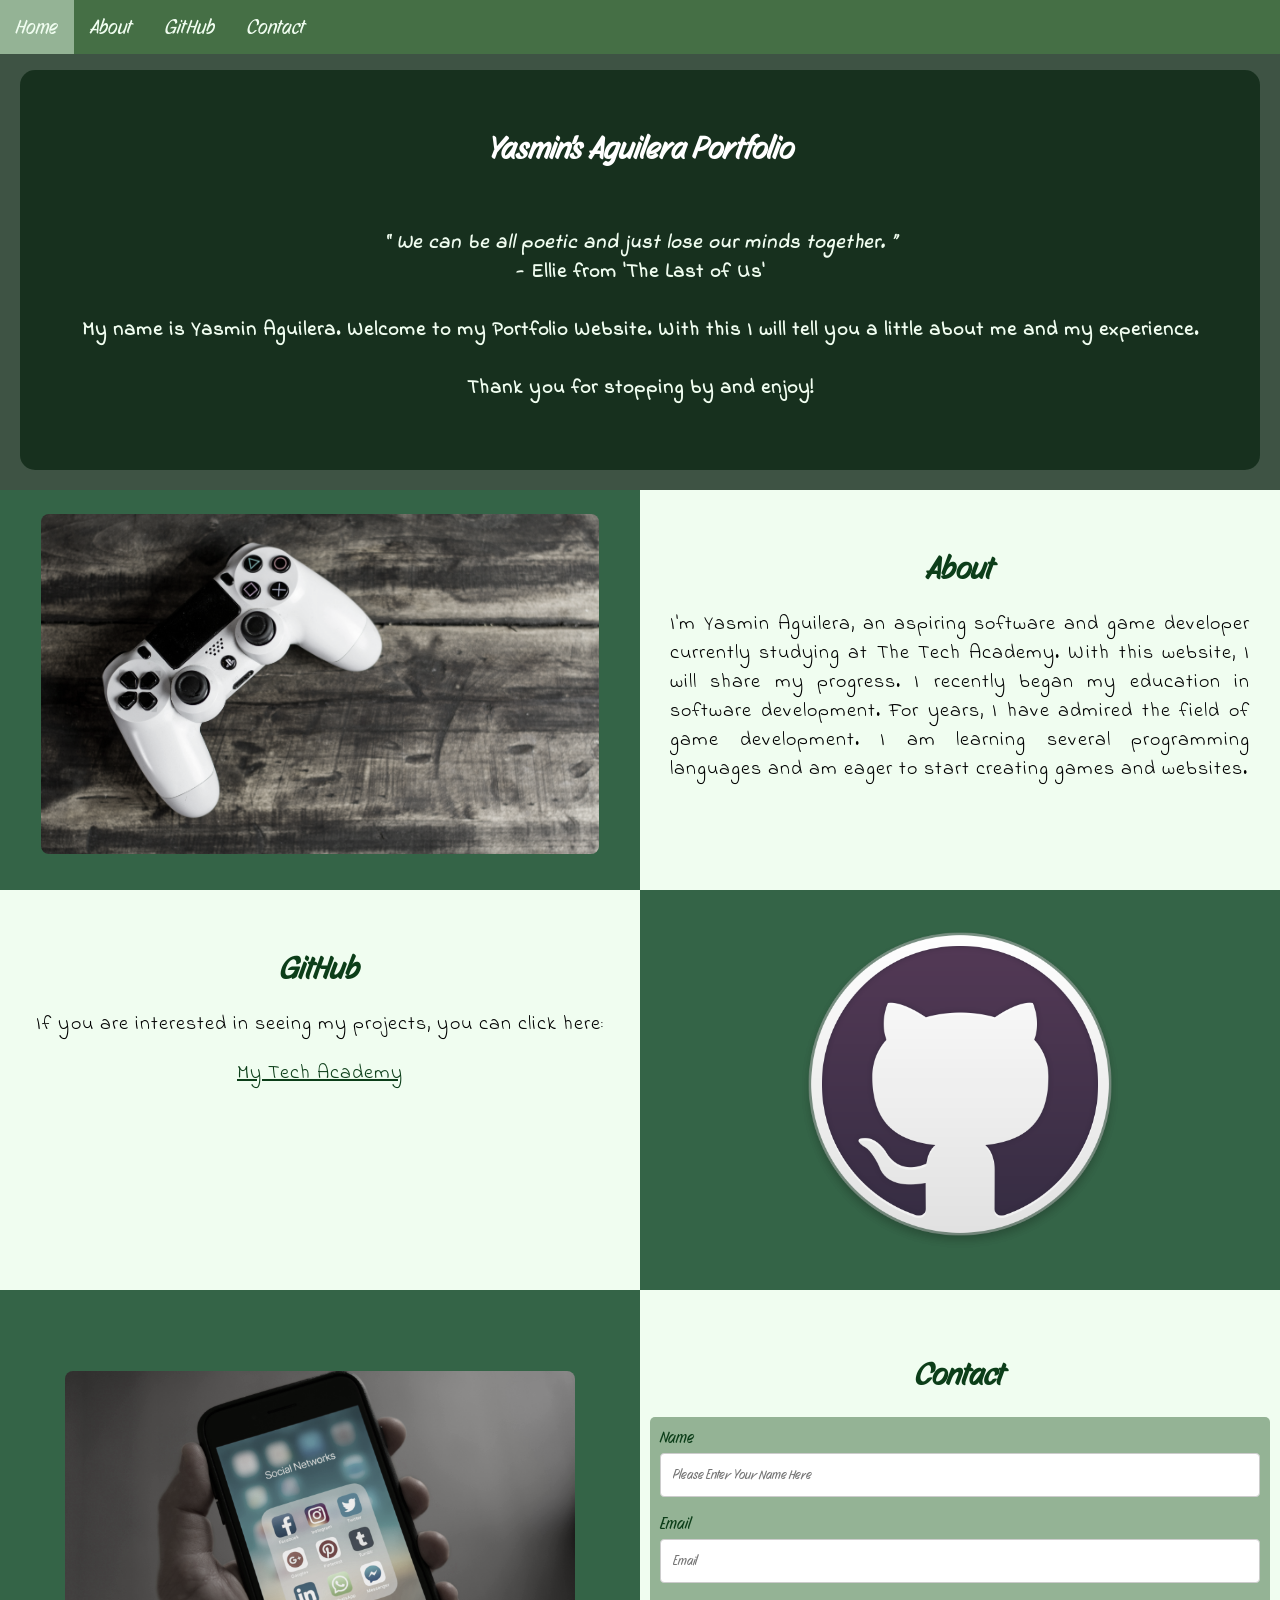
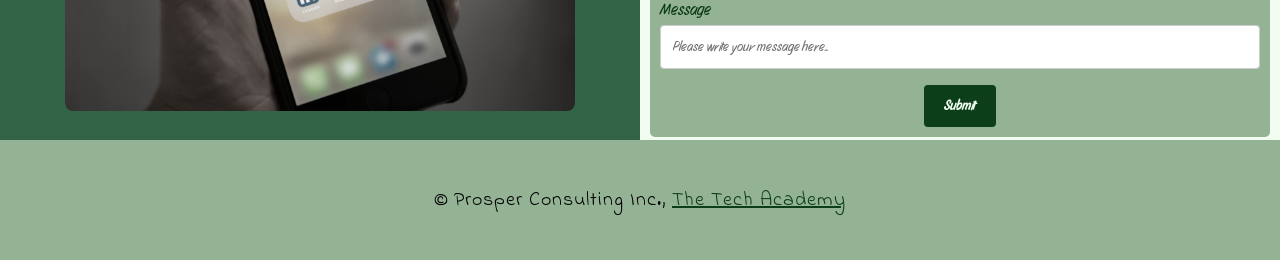
==== index.html @ 8d89d892 "Add files via upload" ====
<!DOCTYPE html>
<html lang="en">

<head>
    <meta charset="UTF-8">
    <meta name="viewport" content="width=device-width">
    <title>Yasmin Aguilera</title>
    <link rel="stylesheet" type="text/css" href="css/portfolio.css">
</head>

<body class="background">
    <!--Navbar-->
    <div class="navbar">
        <a class="active" href="#home">Home</a>
        <a href="#about">About</a>
        <a href="#github">GitHub</a>
        <a href="#contact">Contact</a>
    </div>

    <!--br added to make space between navbar (see if adding a margin or padding will help)-->

    <!--Back ground video-->
    <div id="home">
        <video autoplay muted loop id="typing_video">
            <source src="image/video/2887463-hd_1920_1080_25fps.mp4">
            <!--Display message if video fails to run-->
            Your brower does not support HTML5 Video
        </video>
    </div>

    <!--Video text-->

    <div class="video_text">
        <div class="holographic-card">
            <h1 class="white-text">Yasmin's Aguilera Portfolio</h1>
            <br>

            <p class="center"><strong>
                    <q>
                        We can be all poetic and just lose our minds together.
                    </q>
                    <br> - Ellie from 'The Last of Us'
                    <br>
                    <br>My name is Yasmin Aguilera. Welcome to my Portfolio Website. With this I will tell you a little
                    about me and my experience.
                    <br>
                    <br> Thank you for stopping by and enjoy!
                </strong></p>
        </div>
    </div>

    <!--About Section-->
    <div class="row" id="about">
        <!--Left Column-->
        <div class="column_2">
            <img src="image/Playstation_Controller.jpg" alt="A PlaystationController on a desk">
        </div>

        <!--Right Column-->
        <div class="column_1">
            <h1>About</h1>
            <p>
                I'm Yasmin Aguilera, an aspiring software and game developer currently studying at The Tech Academy.
                With this website, I will share my progress. I recently began my education in software development. For
                years, I have admired the field of game development. I am learning several programming languages and am
                eager to start creating games and websites.
            </p>
        </div>
    </div>
    </div>

    <!--GitHun Section-->

    <div class="row" id="github">
        <!--Left Column-->
        <div class="column_1">
            <h1>GitHub</h1>
            <p class="center">
                If you are interested in seeing my projects, you can click here:
                <br>
            <p class="center"><a href="https://github.com/YassyAA-423/">My Tech Academy</a></p>
            </p>
        </div>

        <!--Right Column-->
        <div class="column_2">
            <a href="https://github.com/YassyAA-423/" target="_blank"><img src="image/Github-logo.png"
                    alt="GitHub Logo"></a>
        </div>
    </div>

    <!--Contact Section-->
    <div class="row" id="contact">
        <!--Contact image, Left Column-->
        <div class="column_4 column_tall">
            <br>
            <br>
            <div class="img_container">
                <img src="image/contact.jpg" alt="A person holding a phone">
            </div>
        </div>

        <!--Contact form, Right Column-->
        <div class="column_3 column_tall">
            <h1>Contact</h1>
            <form action="" method="https://formspree.io/f/mblbadkq">
                <label>Name</label>
                <input type="text" placeholder="Please Enter Your Name Here">
                <label>Email</label>
                <input type="email" placeholder="Email">
                <label>Message</label>
                <input type="text" name="Message" placeholder="Please write your message here...">
                <input type="submit" value="Submit">
            </form>
        </div>
    </div>

    <!--Footer-->
    <footer>
        <p>
        <p class="center">&copy; Prosper Consulting Inc., <a href="https://www.learncodinganywhere.com/"
                target="_blank">The Tech Academy</a></p>
        </p>
    </footer>
</body>

</html>
---- css/portfolio.css ----
/* Font style Indie Flower and Story Script from fonts.google.com*/
/*  font-family: "Indie Flower", cursive;*/
@import url('https://fonts.googleapis.com/css2?family=Indie+Flower&display=swap');

/*  font-family: "Story Script", sans-serif;*/
@import url('https://fonts.googleapis.com/css2?family=Story+Script&display=swap');

/*Colors 
#f0fdf0 (light green)
#fff (white)
#0c3e19 (dark green
rgba(2, 62, 25, 0.8) (dark green)
rgba(14, 40, 22, 0.8) (forest green)
#94b395 (muted green)
#456f45 (swamp green)
*/
/*HTML*/
html {
    scroll-behavior: smooth;
}


/*BODY*/
body {
    margin: 0;
}

/*H1 ELEMENTS*/
h1 {
    font-family: "Story Script", sans-serif;
    /*This will turn all h1 to Story Script font*/
    text-align: center;
    /*This will center h1 elements*/
    margin-top: 3%;
    /*This will add a little margin above h1*/
    color: #0c3e19;
    transition: 1s ease-in;
    /*This will make the hover effect ease in when the cursor goes away*/
}


/*H1 ELEMENTS HOVER EFFECT*/
/****
h1:hover {
    filter: hue-rotate(90deg); /*This will make the h1 sepia
    transform: scale(1.1); /*Will increase the size by 1.1 when hovered over
    transition: 0.5s ease-in; /*This will make the hover effect ease in when the cursor goes over it
}
****/

/*Styling for portfolio title text*/
.white-text {
    color: #fff;
    /*This will make the text easier to read and better match the colors*/
}

/*paragraph elements*/
p {
    font-family: "Indie Flower", cursive;
    /*font is from fonts.google*/
    text-align: justify;
    letter-spacing: 1px;
    font-size: 20px;
    padding-left: 20px;
    padding-right: 20px;
    transition: 1s ease-in;
    /*This will make the hover effect transition with the cursor goes away*/
}

.holographic-container {
    display: flex;
    justify-content: center;
    align-items: center;
    height: 100vh;
    background: rgba(14, 40, 22, 0.8);
    overflow: hidden;
}

.holographic-card {
    width: auto;
    height: 400px;
    background: rgba(14, 40, 22, 0.8);
    display: flex;
    flex-direction: column;
    justify-content: flex-start;
    align-items: center;
    position: relative;
    overflow: hidden;
    border-radius: 15px;
    transition: all 0.5s ease;
    padding-top: 20px;
    padding-bottom: 40px;
}

.holographic-card h2 {
    color: rgb(186, 151, 26);
    font-size: 2rem;
    position: relative;
    z-index: 2;
}

.holographic-card::before {
    content: '';
    position: absolute;
    top: -30%;
    left: -30%;
    width: 100%;
    height: 100%;
    background: linear-gradient(0deg,
            transparent,
            transparent 30%,
            rgba(0, 255, 255, 0.3));
    transform: rotate(-45deg);
    transition: all 0.5s ease;
    opacity: 0;
}

.holographic-card:hover {
    transform: scale(1);
    box-shadow: 0 0 20px rgba(0, 255, 255, 0.5);
}

.holographic-card:hover::before {
    opacity: 1;
    transform: rotate(-60deg) translateY(290%);
}

.center {
    text-align: center;
    /*Aligns the text to the center*/
}

/*Center class- will apply to all elements wih the class 'center'*/
.center:hover {
    transition: transform 2s;
    /*Will make the transformation last 2s*/
    transform: scale(1.1);
    /*Will increase the size by 1.1 when hovered over*/
}

/*Anchor elements*/
a {
    color: #0c3e19;
    /*This will turn all links green*/
}

/*Quotation elements*/
q {
    font-style: italic;
    /*Makes the Quote italicized*/
}

/*image elements*/

img {
    filter: grayscale(75%);
    /*This will rid 75% of the img color*/
    border-radius: 8px;
    /*Slightly rounds the corners*/
    max-width: 100%;
    /**/
    height: 340px;
    display: block;
    margin-left: auto;
    margin-right: auto;
    transition: 1s ease-in;
}

img:hover {
    filter: grayscale(5%);
    /*Bring most of the img's color back when hover*/
    transition: .8s ease-in;
    /*Transition last for .8 second*/
    transform: scale(1.1);
    /*slightly increase the image when hovered */
}


/*Media to apply to different media.types of devices*/
/*For screens 576px and smaller: the images will be 100px tall and vertically in the columns*/
@media screen and (max-width: 576px) {
    img {
        height: 100px;
        margin-top: 150px;
    }
}


/*Footer styling*/
footer {
    padding: 2%;
    background-color: #94b395;
}

/*NAVBAR Styling*/
.navbar {
    overflow: hidden;
    /*Will make sure that any contant that overflows beyond the Navbar boundary is not being showns*/
    background-color: #456f45;
    position: fixed;
    /*keeps the navbar at the top of the screen*/
    top: 0;
    /* This ensures no space is displayed above the navbar */
    width: 100%;
    /* This makes the navbar span the entire width of the page */
    z-index: 1;
    /* This ensures other elements don't display over the navbar */
    -webkit-animation: moveNav 5s;
    /* This applies the moveNav animation below for Safari 4.0 - 8.0 */
    animation: moveNav 5s;
    /* This applies the moveNav animation for all other browsers */
}

/*moveNavText animation effect for moving the narbar in from the left of the screen*/
@keyframes moveNav {
    from {
        left: -100vw;
    }

    /* The navbar is starting off screen to the left */
    to {
        left: 0vw;
    }

    /* This moves the navbar into place on the screen */
}

/*Navbar link*/
.navbar a {
    float: left;
    /* This specifies that the text floats on the left on the navbar */
    display: block;
    color: #f0fdf0;
    padding: 14px 16px;
    /* This adds padding around our text */
    text-decoration: none;
    /* This gets rid of the underlines under the text on our navbar */
    font-family: "Story Script", sans-serif;
    font-size: 20px;
    /* This specifies the font size for text on our navbar */
    text-align: center;
    /* This centers the text within its container */
    position: relative;
    /* This sets the text relative to its normal positioning, allowing us to use the animation below */
    -webkit-animation: moveNavText 5.75s;
    /* Animation for Safari 4.0 - 8.0 */
    animation: moveNavText 5.75s;
    /* Applies the moveNavText animation for 5.75s */
}

/**/
@keyframes movNavText {
    from {
        top: -100vw;
    }

    /* The navbar is starting off screen to the left */
    to {
        top: 0vw;
    }

    /* This moves the navbar into place on the screen */
}

/*Screens 576px and smaller will display navbar links equally distributed*/
@media screen and (max-width: 576px) {
    .navbar a {
        width: 25%;
        font-size: 12px;
    }
}

/*navbar hover effects*/
.navbar a:hover {
    background-color: #f0fdf0;
    color: #0c3e19;
    font-weight: bold;
}


/*Navbar home button*/
.navbar a.active {
    background-color: #94b395;
}

/*The END of NAVBAR STYLING*/


/*Video styling*/
/*Formatting for background video*/
#typing_video {
    position: fixed;
    /* This fixes the video to the page */
    right: 0;
    /* This ensures there is no space between the edge of the video and the edge of the page */
    bottom: 0;
    /* This ensures no space between the bottom of the video and the bottom of the page */
    min-width: 100%;
    /* This ensures the video is displayed across the full width of the page */
    z-index: -1;
    /* This places the video behind the other elements on the page */
}

/*Screens that are 576px and smaller will not display the background video */
@media screen and (max-width: 576px) {
    #typing_video {
        display: none;
    }
}

/*text over the video*/
.video_text {
    background: rgba(14, 40, 22, 0.8);
    color: #f0fdf0;
    width: 100%;
    /* Ensures the video-text container fills the width of the video */
    padding: 20px;
    /* This adds padding around the video-text container so that the background goes slightly beyond the text */
    position: relative;
    /* This sets the text relative to its normal positioning, allowing us to use the animation below */
    -webkit-animation: moveVideoText 5.75s;
    animation: moveVideoText 5.75s;
    margin-top: 50px;
}


/* This animation effect causes the overlay video text to move up from the bottom of the page upon page load */
@keyframes moveVideoText {
    from {
        top: -100vw;
    }

    /* This sets the position of the video text to above the viewport */
    to {
        top: 0vw;
    }

    /* This moves the video text to the normal positioning on the viewport */
}

/*END of Video styling*/
/*Table styling-this section covers the styling of the columns and rows within the table*/
/* The asterisk is a universal selector that applies this effect to all elements on the page */
* {
    box-sizing: border-box;
    /* This creates a box with a border within which we will place most of our text */
}


.column_1 {
    float: left;
    width: 50%;
    /* This ensures the column takes up half of the page width */
    padding: 10px;
    padding-top: 3%;
    /* This ensures there is space between the top of the column and our headings */
    height: 400px;
    background-color: #f0fdf0;
}

/* Screens 576px and smaller will display a scroll bar if the text overflows the column height */
@media screen and (max-width: 576px) {
    .column_1 {
        overflow: auto;
    }
}

.column_2 {
    float: left;
    width: 50%;
    padding: 10px;
    padding-top: 1.9%;
    height: 400px;
    background-color: rgba(2, 62, 25, 0.8);
}


.column_3 {
    float: left;
    width: 50%;
    /* This ensures the column takes up half of the page width */
    padding: 10px;
    padding-top: 1.9%;
    /* This ensures there is space between the top of the column and our headings */
    height: 400px;
    background-color: #f0fdf0;
    padding-bottom: 30%;
}


.column_4 {
    float: left;
    width: 50%;
    padding: 10px;
    padding-top: 1.9%;
    padding-bottom: 30%;
    height: 400px;
    background-color: rgba(2, 62, 25, 0.8);
}

/* Screens 576px and smaller will display a scroll bar if the text overflows the column height */
.column_tall {
    padding-top: 3.5%;
    height: 450px;
}

/* This inserts something after the content of selected elements (in this case the elements with class "Row") */
.row::after {
    content: "";
    /* By leaving this blank, we are allowing the footer (covered lower down) to be displayed - removing it makes the footer overwrite a column */
    display: table;
    /* The display property specifies the type of display behavior; the table value tells the browser to treat the element as a table */
    clear: both;
    /* This clears any other elements from floating on the left or the right of an element */
}

/*The END OF TABLE STYLING*/


/*CONTACT STYLING*/
input[type=text],
input[type=email] {
    width: 100%;
    padding: 12px;
    border: 1px solid #ccc;
    border-radius: 4px;
    box-sizing: border-box;
    margin-top: 6px;
    margin-bottom: 16px;
    resize: vertical;
    font-family: "Story Script", sans-serif;
}

input[type=text]:hover,
input[type=email]:hover {
    box-shadow: 0 0 5px #0c3e19 inset;
}

/*Submit Button*/
input[type=submit] {
    background-color: #0c3e19;
    color: #f0fdf0;
    font-weight: bold;
    padding: 12px 20px;
    border: none;
    border-radius: 4px;
    cursor: pointer;
    display: block;
    margin-left: auto;
    margin-right: auto;
    font-family: "Story Script", sans-serif;
    transition: transform 1.5s;
}

input[type=submit]:hover {
    background-color: #3d4a3d;
    color: #94b395;
    transform: scale(1.5);
    transition: transform 1.5s;
}

form {
    border-radius: 5px;
    background-color: #94b395;
    padding: 10px;
    font-family: "Story Script", sans-serif;
    margin-bottom: -15px;
}

label {
    color: #0c3e19;
}
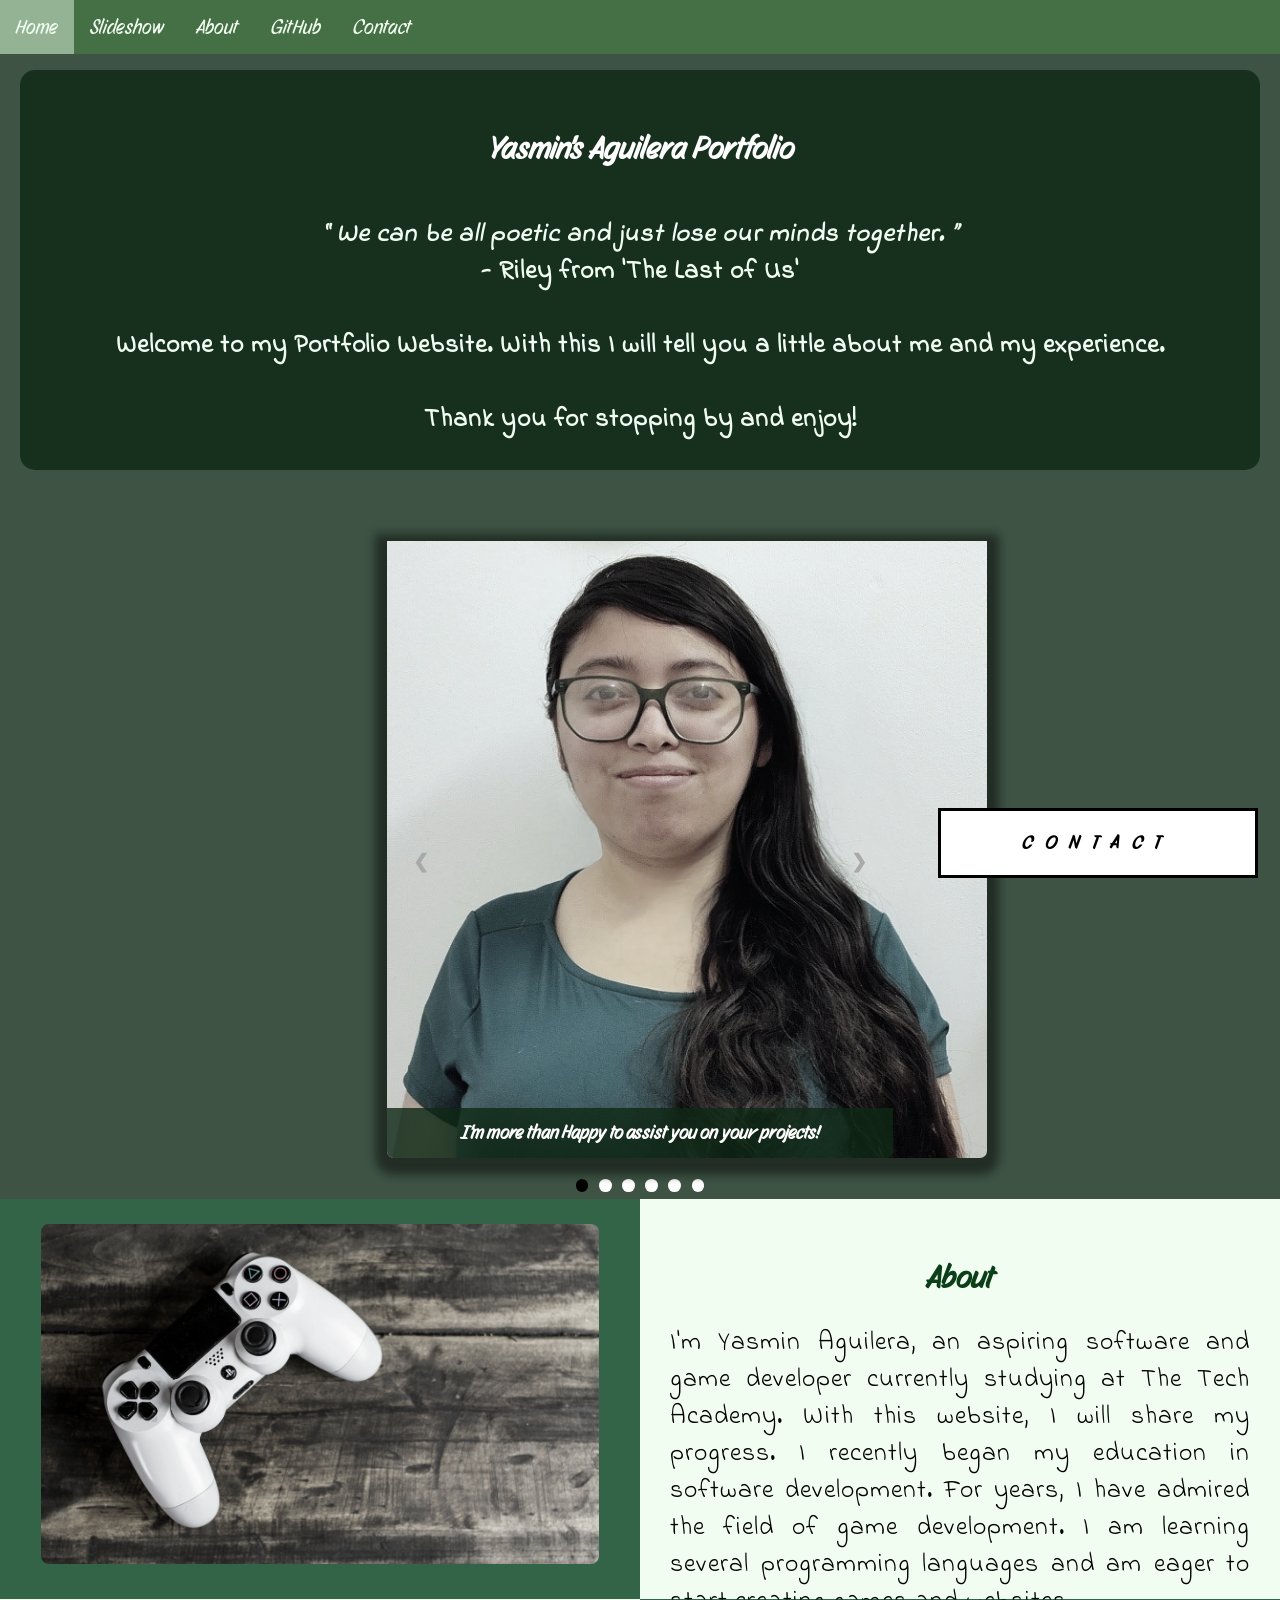
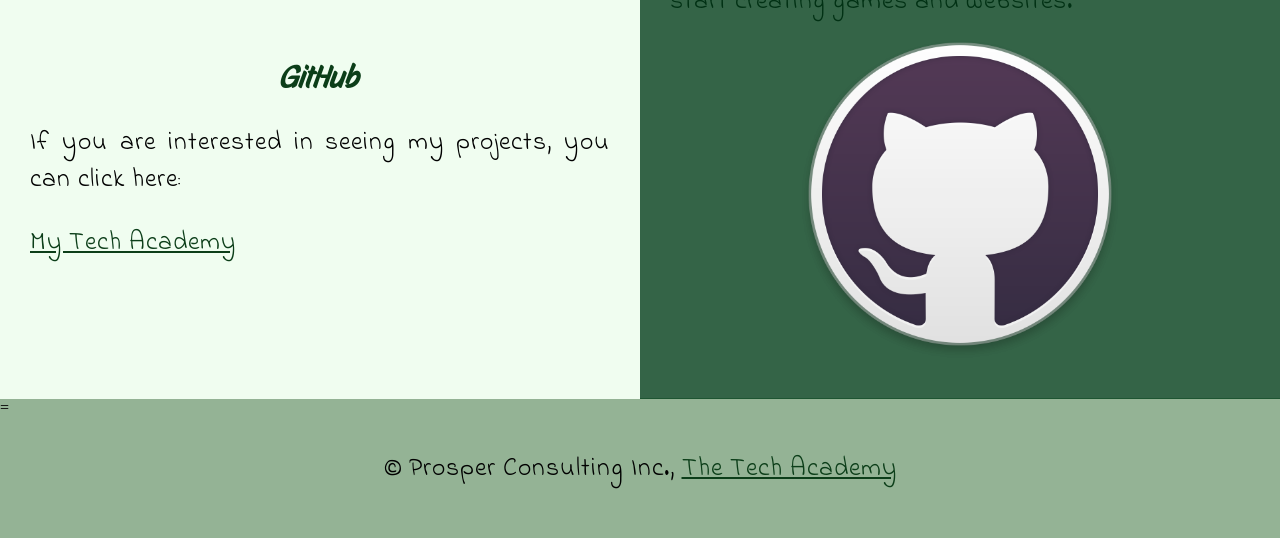
==== commit 97332f51: "Add files via upload" ====
--- a/index.html
+++ b/index.html
@@ -3,57 +3,115 @@
 
 <head>
     <meta charset="UTF-8">
-    <meta name="viewport" content="width=device-width">
+    <meta name="viewport" content="width=device-width" />
     <title>Yasmin Aguilera</title>
     <link rel="stylesheet" type="text/css" href="css/portfolio.css">
 </head>
+<!--Body-->
 
 <body class="background">
+
     <!--Navbar-->
     <div class="navbar">
         <a class="active" href="#home">Home</a>
+        <!--New Section added-->
+        <a href="#slideshow">Slideshow</a>
         <a href="#about">About</a>
         <a href="#github">GitHub</a>
-        <a href="#contact">Contact</a>
+        <!--Onclick and ondblclick functions added to open and close the contact form-->
+        <a onclick="openForm()" ondblclick="closeForm()" class="contact">Contact</a>
     </div>
 
-    <!--br added to make space between navbar (see if adding a margin or padding will help)-->
-
-    <!--Back ground video-->
+    <!--Background video-->
     <div id="home">
         <video autoplay muted loop id="typing_video">
-            <source src="image/video/2887463-hd_1920_1080_25fps.mp4">
+            <source src="image/video/Coding.mp4">
             <!--Display message if video fails to run-->
-            Your brower does not support HTML5 Video
+            Your browser does not support HTML5 Video
         </video>
     </div>
 
     <!--Video text-->
-
     <div class="video_text">
         <div class="holographic-card">
             <h1 class="white-text">Yasmin's Aguilera Portfolio</h1>
-            <br>
-
-            <p class="center"><strong>
+            <strong>
+                <p class="center">
                     <q>
                         We can be all poetic and just lose our minds together.
                     </q>
-                    <br> - Ellie from 'The Last of Us'
+                    <br> - Riley from 'The Last of Us'
                     <br>
-                    <br>My name is Yasmin Aguilera. Welcome to my Portfolio Website. With this I will tell you a little
+                    <br>Welcome to my Portfolio Website. With this I will tell you a little
                     about me and my experience.
                     <br>
                     <br> Thank you for stopping by and enjoy!
-                </strong></p>
+                </p>
+            </strong>
         </div>
     </div>
+
+    <!--New Slide Section-->
+    <div id="slideshow">
+        <div id="Slideshow_Background">
+            <div id="Slideshow_Container">
+
+                <!--Slide 1 of 6-->
+                <div class="mySlides fade">
+                    <img class="Slideshow_Images Image" src="image/Yasmin A.A.jpg" alt="Picture of Yasmin A.A">
+                    <div class="text">I'm more than Happy to assist you on your projects!</div>
+                </div>
+
+                <!--Slide 2 of 6-->
+                <div class="mySlides fade">
+                    <img class="Slideshow_Images Image" src="image/HTML_CSS_and_JavaScript.png"
+                        alt="The logos for HTML, CSS, AND JavaScript">
+                    <div class="text">I'm a full-stack software developer,<br> trained in:<br>HTML, CSS, JavaScript,
+                    </div>
+                </div>
+                <!--Slide 3 of 6-->
+                <div class="mySlides fade">
+                    <img class="Slideshow_Images Image" src="image/Python-Logo.png" alt="Python Logo">
+                    <div class="text">The popular programming language Python,</div>
+                </div>
+                <!--Slide 4 of 6-->
+                <div class="mySlides fade">
+                    <img class="Slideshow_Images Image" src="image/C_Sharp_and_Dot_NET.png" alt="C# Logo">
+                    <div class="text">C#, .NET Frameworkm ASP.NET, MVC, </div>
+                </div>
+                <!--Slide 5 of 6-->
+                <div class="mySlides fade">
+                    <img class="Slideshow_Images Image" src="image/SQL_and_Database.jpg" alt="SQL logo">
+                    <div class="text">Back end development, databases and SQL.</div>
+                </div>
+                <!--Slide 6 of 6-->
+                <div class="mySlides fade">
+                    <img class="Slideshow_Images Image" src="image/contact.jpg" alt="A person holding a phone">
+                    <div class="text"><a class="white-text contact" onclick="openForm()">Feel free to contact me!</a></div>
+                </div>
+                <!--Next and Previous Buttons-->
+                <a class="Previous" onclick="plusSlides(-1)">&#10094;</a>
+                <a class="Next" onclick="plusSlides(1)">&#10095;</a>
+            </div>
+            <br>
+
+            <div style="text-align: center">
+                <span class="dot" onclick="currentSlide(1)"></span>
+                <span class="dot" onclick="currentSlide(2)"></span>
+                <span class="dot" onclick="currentSlide(3)"></span>
+                <span class="dot" onclick="currentSlide(4)"></span>
+                <span class="dot" onclick="currentSlide(5)"></span>
+                <span class="dot" onclick="currentSlide(6)"></span>
+            </div>
+        </div>
+    </div>
+
 
     <!--About Section-->
     <div class="row" id="about">
         <!--Left Column-->
         <div class="column_2">
-            <img src="image/Playstation_Controller.jpg" alt="A PlaystationController on a desk">
+            <img class="image" src="image/Playstation_Controller.jpg" alt="A PlaystationController on a desk">
         </div>
 
         <!--Right Column-->
@@ -67,50 +125,43 @@
             </p>
         </div>
     </div>
-    </div>
 
-    <!--GitHun Section-->
-
+    <!--GitHub Section-->
     <div class="row" id="github">
         <!--Left Column-->
         <div class="column_1">
             <h1>GitHub</h1>
-            <p class="center">
-                If you are interested in seeing my projects, you can click here:
+            <p>If you are interested in seeing my projects, you can click here:
                 <br>
-            <p class="center"><a href="https://github.com/YassyAA-423/">My Tech Academy</a></p>
+            <p><a href="https://github.com/YassyAA-423/">My Tech Academy</a></p>
             </p>
         </div>
 
         <!--Right Column-->
         <div class="column_2">
-            <a href="https://github.com/YassyAA-423/" target="_blank"><img src="image/Github-logo.png"
+            <a href="https://github.com/YassyAA-423/" target="_blank"><img class="image" src="image/Github-logo.png"
                     alt="GitHub Logo"></a>
         </div>
     </div>
 
-    <!--Contact Section-->
-    <div class="row" id="contact">
-        <!--Contact image, Left Column-->
-        <div class="column_4 column_tall">
-            <br>
-            <br>
-            <div class="img_container">
-                <img src="image/contact.jpg" alt="A person holding a phone">
-            </div>
-        </div>
-
-        <!--Contact form, Right Column-->
-        <div class="column_3 column_tall">
-            <h1>Contact</h1>
-            <form action="" method="https://formspree.io/f/mblbadkq">
-                <label>Name</label>
-                <input type="text" placeholder="Please Enter Your Name Here">
-                <label>Email</label>
-                <input type="email" placeholder="Email">
-                <label>Message</label>
-                <input type="text" name="Message" placeholder="Please write your message here...">
-                <input type="submit" value="Submit">
+    =
+    <!--Contact form-->
+    <div id="Contact">
+        <button onclick="openForm()" class="Pop_Up_Button">CONTACT</button>
+        <div class="form-popup" id="myForm">
+            <form action="https://formspree.io/f/mblbadkq" method="POST" class="form-container">
+                <h1>Contact</h1>
+                <label for="name"><b>Name</b></label>
+                    <input type="text" placeholder="Please Enter Your Name Here" name="name" required>
+                <label for="phone"><b>Phone</b></label>
+                    <input type="text" placeholder="Type Your Phone Number Here" name="phone">
+                <label for="email"><b>Email</b></label>
+                    <input type="text" placeholder="Type Your Email Address Here" name="email" required>
+                <br><label for="message"><b>Message</b></label>
+                    <input type="text" placeholder="Please write your message here..." name="message">
+                
+                <button type="submit" class="btn">SUBMIT</button>
+                <button type="button" class="btn cancel" onclick="closeForm()">CLOSE</button>
             </form>
         </div>
     </div>
@@ -122,6 +173,7 @@
                 target="_blank">The Tech Academy</a></p>
         </p>
     </footer>
+    <script src="js/portfolio.js"></script>
 </body>
 
 </html>
--- a/css/portfolio.css
+++ b/css/portfolio.css
@@ -19,10 +19,13 @@
     scroll-behavior: smooth;
 }
 
-
 /*BODY*/
 body {
     margin: 0;
+}
+
+.body.fade-out {
+    opacity: .1;
 }
 
 /*H1 ELEMENTS*/
@@ -38,15 +41,6 @@
     /*This will make the hover effect ease in when the cursor goes away*/
 }
 
-
-/*H1 ELEMENTS HOVER EFFECT*/
-/****
-h1:hover {
-    filter: hue-rotate(90deg); /*This will make the h1 sepia
-    transform: scale(1.1); /*Will increase the size by 1.1 when hovered over
-    transition: 0.5s ease-in; /*This will make the hover effect ease in when the cursor goes over it
-}
-****/
 
 /*Styling for portfolio title text*/
 .white-text {
@@ -152,7 +146,7 @@
 
 /*image elements*/
 
-img {
+.image {
     filter: grayscale(75%);
     /*This will rid 75% of the img color*/
     border-radius: 8px;
@@ -166,7 +160,7 @@
     transition: 1s ease-in;
 }
 
-img:hover {
+.image:hover {
     filter: grayscale(5%);
     /*Bring most of the img's color back when hover*/
     transition: .8s ease-in;
@@ -175,6 +169,12 @@
     /*slightly increase the image when hovered */
 }
 
+/*Slideshow images*/
+.Image{
+    width: 600px !important;
+    height: 617px !important;
+    border-radius: 0px 0px 7px 7px;
+}
 
 /*Media to apply to different media.types of devices*/
 /*For screens 576px and smaller: the images will be 100px tall and vertically in the columns*/
@@ -190,6 +190,7 @@
 footer {
     padding: 2%;
     background-color: #94b395;
+    margin-top: -19px;
 }
 
 /*NAVBAR Styling*/
@@ -339,13 +340,174 @@
 }
 
 /*END of Video styling*/
+
+/***Slideshow Styling***/
+#Slideshow_Background {
+    background: rgba(14, 40, 22, 0.8);
+}
+
+.mySlides {
+    display: none;
+    /*This will prevent the images from being displayed, JavaScript will be used to display these*/
+}
+
+/*Slideshow Sec / Container*/
+#Slideshow_Container {
+    width: 39.5vw;
+    /*Relative sizing of the container for the slideshow set 39.5 of the viewport width*/
+    height: auto;
+    /*The height of the container is auto adjusted based on the content it is displaying*/
+    padding-top: 4%;
+    /*Adds a small padding to the top of the slideshow container*/
+    position: relative;
+    /*Thie sets the container relative to its normal positioning*/
+    margin: auto;
+    /*This will horizontally center the container on the pager*/
+}
+
+/*Removes the underline from the previous and next buttons on the slideshow*/
+#Slideshow_Container a {
+    text-decoration: none;
+}
+
+/*Images contained within the slideshow*/
+.Slideshow_Images {
+    /*This will center the images vertically with the slideshow container*/
+    height: auto;
+    /*Height of the images is auto adjusted based on the content, ie if your images are different sizes, they will display as different sizes*/
+    box-shadow: 0px 5px 10px 12px rgba(14, 40, 22, 0.8);
+    /*Adds a shadow around the slideshow images*/
+    width: 100%;
+    /*The width of the images is auto adjusted based on the content*/
+    background-color: #94b395;
+      filter: grayscale(65%);
+    /*This will rid 75% of the img color*/
+    display: block;
+    transition: 1s ease-in
+}
+
+.Slideshow_Images:hover{
+    filter: grayscale(5%);
+    /*This will rid 75% of the img color*/
+    display: block;
+    transition: 1s ease-in;
+}
+
+.Previous,
+.Next {
+    cursor: pointer;
+    /*Changes the mouse to a pointer when the buttons are selected*/
+    position: absolute;
+    /*This makes the next and previous buttons position relative to the slideshow container*/
+    top: 50%;
+    /*This moves the buttons up in the slidesshow contianer*/
+    width: auto;
+    /*This width of the bittons is auto adjusted based on the content*/
+    padding: 2vw;
+    /*adds padding equal to 2% of the viewport width*/
+    color: darkgray;
+    font-weight: bold;
+    font-size: 1.5vw;
+    border-radius: 0 3px 3px 0;
+    /*Adds a slightly rounded border on the top and bottom right corners*/
+    user-select: none;
+    /*This property makes it so that the user cannot highlight the text*/
+    transition: 0.6s ease;
+    /*This specifies the details of the hover transition for these elements*/
+}
+
+/*Position the next button on the right hand side*/
+.Next {
+    right: 0;
+    /*This moves the next button to the right side of the slideshow*/
+    border-radius: 3px 0 0 3px;
+    /*This changes the border radius on the next button to the top and bottom left of the button*/
+}
+
+/*Hover effect on the slide show buttons*/
+.Previous:hover,
+.Next:hover {
+    background-color: rgba(0, 0, 0, .8);
+    /*Make the background of the arrows a transparent gray color*/
+    color: white;
+    /*Makes the arrows white when hovered over*/
+}
+
+/*Slideshow text*/
+.text {
+    color: white;
+    padding: 1vw;
+    position: absolute;
+    /*This ensures the text is positioned within the image*/
+    bottom: 0;
+    /*This property sets the text at the bottom of the image*/
+    width: 100%;
+    /*The element covers the full width of image*/
+    text-align: center;
+    /*The text is center aligned within the image*/
+    font-family: "Story Script", sans-serif;
+    font-size: 1.5vw;
+    /*Font size is relative to the size of the viewport widith*/
+    background-color: rgba(14, 40, 22, 0.8);
+    /*Gives a slightly transparent black background*/
+    font-weight: bold;
+    border-radius: 0px 0px 7px 7px;
+    /*Gives the text background rounded corners on the bottom left and right corners*/
+}
+
+/*Styling of the dots under the slideshow*/
+.dot {
+    cursor: pointer;
+    /*The cursor changes to pointer when hovered over the dots*/
+    height: 1vw;
+    /*The dots are sized relative to the viewport width*/
+    width: 1vw;
+    margin: .25vw;
+    /*adds additional spacing between the dots*/
+    background-color: white;
+    /*Makes te dots white*/
+    border-radius: 50%;
+    /*Makes the dot cirles by rounding each corner*/
+    display: inline-block;
+    /*Allows the dots to sit next to eachother rather than on a new line*/
+    transition: background-color 0.6s ease;
+    /*When clicked on the dots transition to a different color when clicked or hovered over (The affect is defined below)*/
+    z-index: 1;
+    /*This ensures the dots will be displated above any other elements*/
+}
+
+/*Hover effects for the slideshow dots*/
+.active,
+.dot:hover {
+    background-color: black;
+    /*Sets the color of the dots when active or hovered over*/
+}
+
+.fade {
+    animation-name: fade; /* Fade animation is defined below */
+    animation-duration: 1.5s; /* The animation lasts 1.5 seconds */
+    -webkit-animation-name: fade; /* Same as above for Safari 4.0-8.0 */
+    -webkit-animation-duration: 1.5s;
+}
+
+@-webkit-keyframes fade {
+    from {opacity: .4;} /* Image starts transparent */
+    to {opacity: 1;} /* Image ends opaque */
+}
+
+@keyframes fade {
+    from {opacity: .4;} /* Image starts transparent */
+    to {opacity: 1;} /* Image ends opaque */
+}
+
+
+/***End Slideshow Styling***/
 /*Table styling-this section covers the styling of the columns and rows within the table*/
 /* The asterisk is a universal selector that applies this effect to all elements on the page */
 * {
     box-sizing: border-box;
     /* This creates a box with a border within which we will place most of our text */
 }
-
 
 .column_1 {
     float: left;
@@ -358,13 +520,6 @@
     background-color: #f0fdf0;
 }
 
-/* Screens 576px and smaller will display a scroll bar if the text overflows the column height */
-@media screen and (max-width: 576px) {
-    .column_1 {
-        overflow: auto;
-    }
-}
-
 .column_2 {
     float: left;
     width: 50%;
@@ -374,35 +529,6 @@
     background-color: rgba(2, 62, 25, 0.8);
 }
 
-
-.column_3 {
-    float: left;
-    width: 50%;
-    /* This ensures the column takes up half of the page width */
-    padding: 10px;
-    padding-top: 1.9%;
-    /* This ensures there is space between the top of the column and our headings */
-    height: 400px;
-    background-color: #f0fdf0;
-    padding-bottom: 30%;
-}
-
-
-.column_4 {
-    float: left;
-    width: 50%;
-    padding: 10px;
-    padding-top: 1.9%;
-    padding-bottom: 30%;
-    height: 400px;
-    background-color: rgba(2, 62, 25, 0.8);
-}
-
-/* Screens 576px and smaller will display a scroll bar if the text overflows the column height */
-.column_tall {
-    padding-top: 3.5%;
-    height: 450px;
-}
 
 /* This inserts something after the content of selected elements (in this case the elements with class "Row") */
 .row::after {
@@ -417,11 +543,81 @@
 /*The END OF TABLE STYLING*/
 
 
-/*CONTACT STYLING*/
-input[type=text],
-input[type=email] {
+/*CONTACT FORM STYLING*/
+.Pop_Up_Button {
+    position: fixed;
+    /*The element is positioned relative to the viewport and stays in the same location no matter what*/
+    bottom: 1.75vw;
+    /*Positions the button slightly up from the bottom of the viewport*/
+    right: 1.75vw;
+    /*Positions the viewport slightly right from the side of the viewport*/
+    width: 25vw;
+    /*Set the relative to the viewport width*/
+    background-color: white;
+    /*Sets the background color of the button to white*/
+    color: black;
+    /*Sets the color text to black*/
+    border: solid black;
+    /* This make a solid black border around the button*/
+    cursor: pointer;
+    /*This changes the cursor when hovered over the button to a pointer*/
+    -webkit-animation: movePopup 5s;
+    /*Animation for 5 seconds for Safari 4.0 - 8.0*/
+    animation: movePopup 5s;
+    /*Animation set for 5 seconds*/
+}
+
+/*movePopup animation moves the button from off the right side of the screen to its fixed location on the viewport*/
+@keyframes movePopup {
+    from {
+        right: -40vw;
+    }
+
+    to {
+        right: 1.75vw;
+    }
+}
+
+@-webkit-keyframes movePopup {
+    from {
+        right: -40vw;
+    }
+
+    to {
+        right: 1.75vw;
+    }
+}
+
+/*Styling for the contact form*/
+.form-popup {
+    z-index: 8;
+    /*This z-index ensures the contact form shows above all other elements on the pages*/
+    display: none;
+    /*Set the display to none, we will use JavaScript to show the contact form*/
+    position: fixed;
+    /*The form stays in the smae location no matter what*/
+    bottom: .5vw;
+    /*Slightly ip from the bottom of the viewport*/
+    right: .5vw;
+    /*Slightly in the from right side of the viewport*/
+}
+
+/*Form Styling*/
+.form-container {
+    max-width: 49vw;
+    /*Relative sizing of the form container - 49% of the viewport width*/
+    padding: 1vw;
+    /*adds padding between the form-popup and the form-container*/
+    background-color: #94b395;
+    margin-right: -5px;
+}
+
+/*Input Fields*/
+.form-container input[type=text] {
     width: 100%;
-    padding: 12px;
+    /*The input boxes completely fill the width of the form-container*/
+    padding: .93vw;
+    /*Adds padding to the input boxes*/
     border: 1px solid #ccc;
     border-radius: 4px;
     box-sizing: border-box;
@@ -429,12 +625,69 @@
     margin-bottom: 16px;
     resize: vertical;
     font-family: "Story Script", sans-serif;
-}
-
-input[type=text]:hover,
-input[type=email]:hover {
-    box-shadow: 0 0 5px #0c3e19 inset;
-}
+    font-size: 1vw;
+}
+
+/*Styling for all buttons*/
+button {
+    font-family: "Story Script", sans-serif;
+    letter-spacing: 1vw;
+    /*addss slight spacing between the letters*/
+    font-size: 1.5vw;
+    /*Relative sizing of text*/
+    font-weight: bold;
+    padding: 1.5vw;
+    /*Adds padding to the text in the button*/
+    cursor: pointer;
+    width: 100%;
+    /*Sets the width of the buttons to 100% of their containers*/
+    height: auto;
+    /*Allows the height to be resized depending on the content showing*/
+    background-color: #456f45;
+}
+
+/*Hover effect for contact and submit buttons*/
+button:hover,
+.form-container .btn:hover {
+    color: #f0fdf0;
+    /*This makes the text in the buttons whites when hovered over*/
+    background-color: #32643f;
+    /*The background of the buttons changes to black when hovered over*/
+    transition-duration: 1s;
+    /*This makes the transition last 1 second*/
+    -webkit-transition-duration: 1s;
+    /*For Safaria 4.0 - 8.0*/
+    border-color: silver;
+    /*The border turns silver when the button is hover over*/
+}
+
+/*Submit button*/
+.form-container .btn {
+    background-color: #f0fdf0;
+    color: black;
+    border-color: #456f45;
+    margin-bottom: 1vh;
+    /*Adds spacr between the submit button and the close button*/
+}
+
+/*Close Button*/
+.form-container .cancel {
+    background-color: #0c3e19;
+    color: white;
+    border-color: gray;
+}
+
+/*Styling for close button on hover*/
+.form-container .cancel:hover {
+    color: white;
+    background-color: #456f45;
+    transition-duration: 1s;
+    -webkit-transition-duration: 1s;
+    border-color: black;
+}
+
+/***End of the contact form styling***/
+
 
 /*Submit Button*/
 input[type=submit] {
@@ -469,4 +722,123 @@
 
 label {
     color: #0c3e19;
-}+}
+
+/***Media Query Section***/
+/*Media Rukes for paragraph font size for different screen sizes*/
+
+/* Screens 576px and smaller will display a scroll bar if the text overflows the column height */
+@media screen and (max-width: 576px) {
+    .column_1 {
+        overflow: auto;
+    }
+}
+
+
+@media screen and (max-width: 527px) {
+    p {
+        font-size: 3.75vw;
+    }
+}
+
+@media screen and (min-width: 528px) and (max-width:660px) {
+    p {
+        font-size: 3.5vw;
+    }
+}
+
+@media screen and (min-width: 661px) and (max-width: 799px) {
+    p {
+        font-size: 2.75vw;
+    }
+
+}
+
+@media screen and (min-width: 800px) and (max-width: 924px) {
+    p {
+        font-size: 2.5vw;
+    }
+
+}
+
+@media screen and (min-width: 925px) and (max-width: 1050px) {
+    p {
+        font-size: 2.25vw;
+    }
+}
+
+@media screen and (min-width: 1051px) and (max-width: 1310px) {
+    p {
+        font-size: 2vw;
+    }
+
+}
+
+@media screen and (min-width: 1311px) and (max-width: 1535px) {
+    p {
+        font-size: 1.75vw;
+    }
+}
+
+@media screen and (min-width: 1536px) and (max-width: 2269px) {
+    p {
+        font-size: 1.5vw;
+    }
+}
+
+@media screen and (min-width: 2270px) {
+    p {
+        font-size: 1.35vw;
+    }
+}
+
+/*These will be the Media rule for the navbar link for different screen sizes*/
+/*Screens 1080px and smaller will display navbar links equally distributed*/
+@media screen and (max-width: 1080px) {
+    .navbar a {
+        width: 20%;
+        /*This will set each navbar link to 1/5 of the navbar*/
+        font-size: 2.5vw;
+    }
+
+}
+
+/*Media Rules to enlarge the font of the white text for smaller screens*/
+@media screen and (max-width: 1080px) {
+    .quote {
+        font-size: 3.5vw;
+    }
+
+    .white-text {
+        font-size: 4.5vw;
+    }
+}
+
+/*Media rules to increase the size of the columns for larger screens*/
+@media screen and (min-width: 1725px) {
+    .column_1 {
+        height: 550px;
+    }
+
+    .column_2 {
+        height: 550px;
+    }
+}
+
+/*Media rule to remove*/
+@media screen and (min-width: 2000px) {
+    h1 {
+        margin-top: 0;
+    }
+
+}
+
+/*Quote card*/
+@media screen and (max-width:660px) {
+    .holographic-card:hover::before {
+        opacity: 1;
+        transform: rotate(-80deg) translateY(290%);
+    }
+}
+
+/***End of the Media query section***/
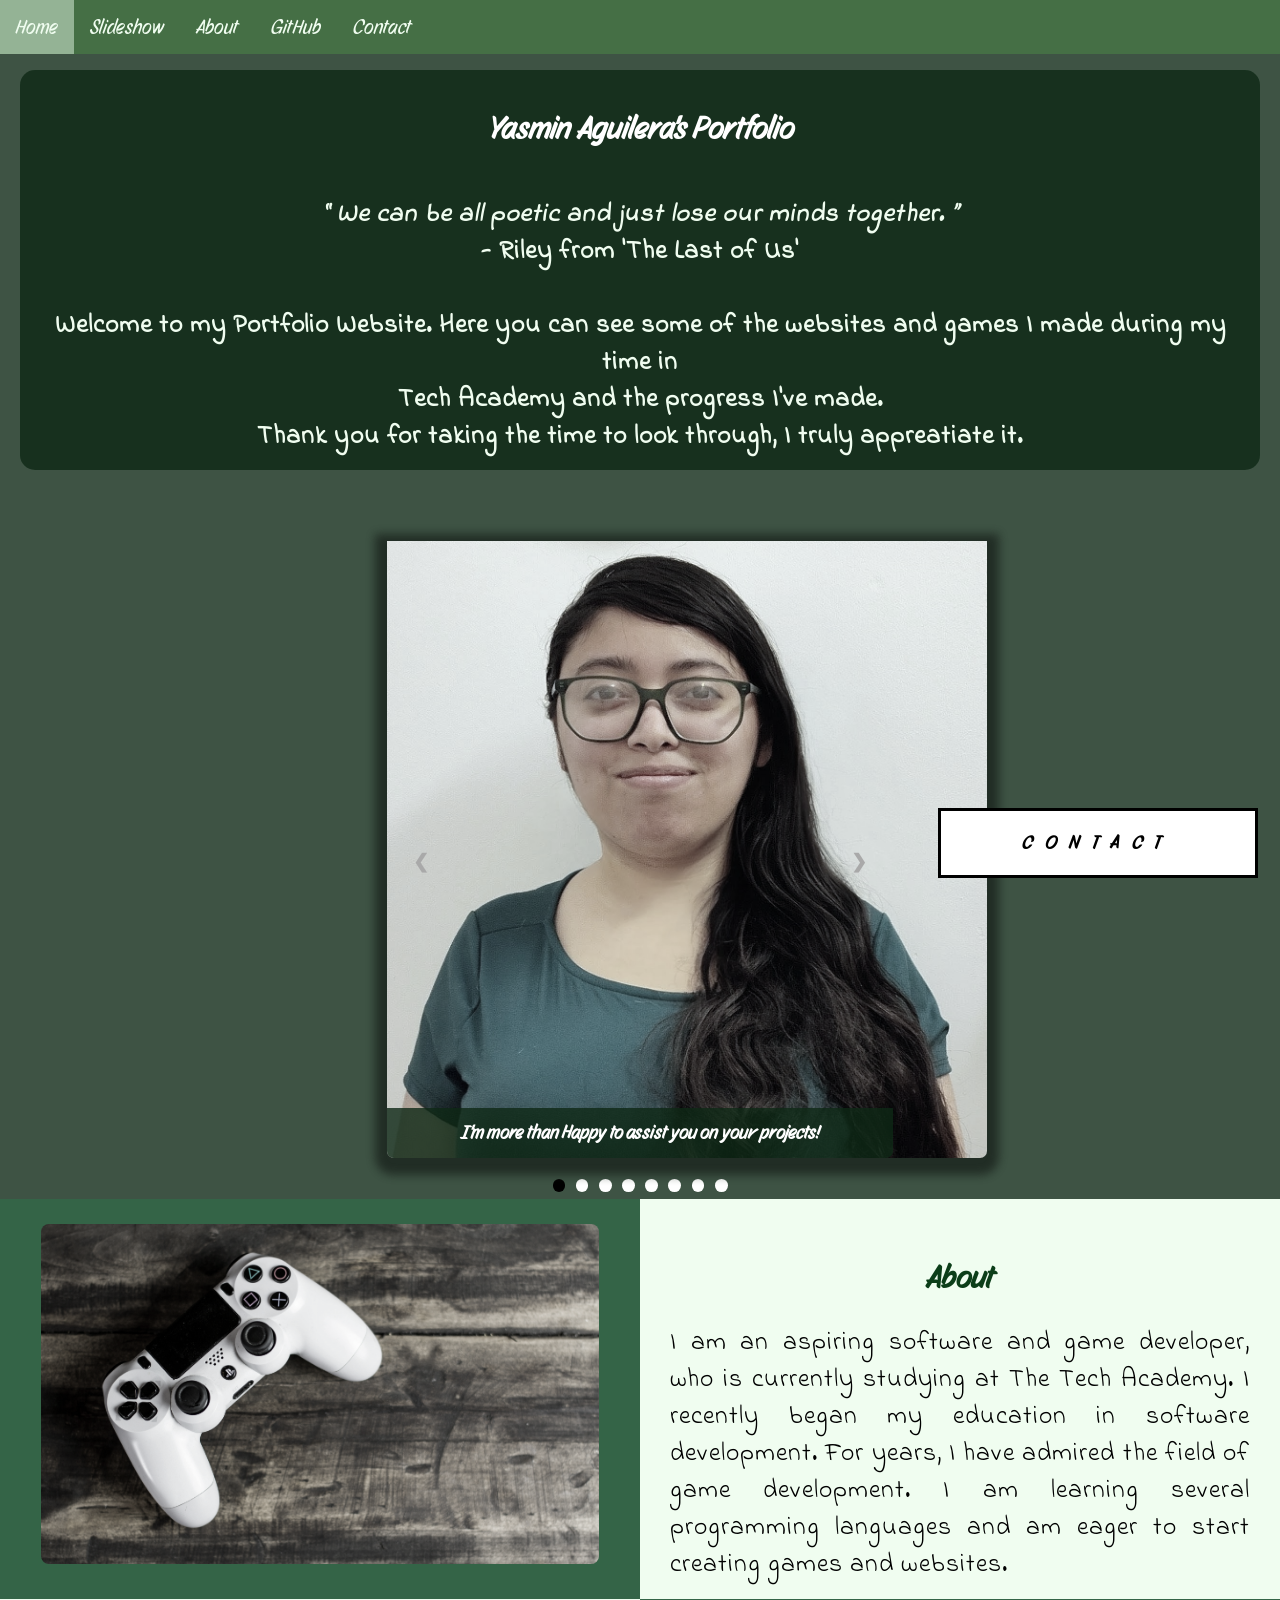
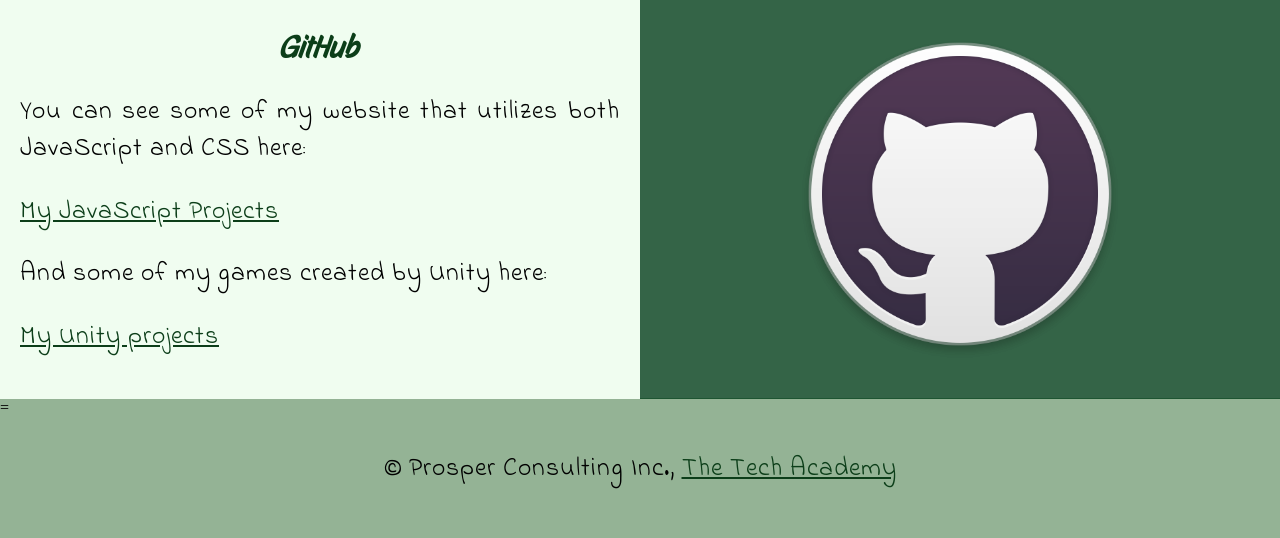
==== commit fd8139ea: "Revise portfolio text and GitHub project links Updated portfolio introduction and GitHub links." ====
--- a/index.html
+++ b/index.html
@@ -34,7 +34,7 @@
     <!--Video text-->
     <div class="video_text">
         <div class="holographic-card">
-            <h1 class="white-text">Yasmin's Aguilera Portfolio</h1>
+            <h1 class="white-text">Yasmin Aguilera's Portfolio</h1>
             <strong>
                 <p class="center">
                     <q>
@@ -42,10 +42,10 @@
                     </q>
                     <br> - Riley from 'The Last of Us'
                     <br>
-                    <br>Welcome to my Portfolio Website. With this I will tell you a little
-                    about me and my experience.
-                    <br>
-                    <br> Thank you for stopping by and enjoy!
+                    <br>Welcome to my Portfolio Website. Here you can see some of the websites and games I made during my time in 
+                    <br>Tech Academy and the progress I've made.
+                    
+                    <br>Thank you for taking the time to look through, I truly appreatiate it. 
                 </p>
             </strong>
         </div>
@@ -84,7 +84,17 @@
                     <img class="Slideshow_Images Image" src="image/SQL_and_Database.jpg" alt="SQL logo">
                     <div class="text">Back end development, databases and SQL.</div>
                 </div>
-                <!--Slide 6 of 6-->
+                <!--Slide 6 of 8-->
+                <div class="mySlides fade">
+                    <img class="Slideshow_Images Image" src="image/Unity-Logo.png" alt="A person holding a phone">
+                    <div class="text"><a class="white-text contact" onclick="openForm()">Unity</a></div>
+                </div>
+                <!--Slide 7 of 8-->
+                 <div class="mySlides fade">
+                    <img class="Slideshow_Images Image" src="image/Visual_Studio_Logo.svg" alt="A person holding a phone">
+                    <div class="text"><a class="white-text contact" onclick="openForm()">And Visual Studio</a></div>
+                </div>
+                <!--Slide 8 of 8-->
                 <div class="mySlides fade">
                     <img class="Slideshow_Images Image" src="image/contact.jpg" alt="A person holding a phone">
                     <div class="text"><a class="white-text contact" onclick="openForm()">Feel free to contact me!</a></div>
@@ -102,6 +112,8 @@
                 <span class="dot" onclick="currentSlide(4)"></span>
                 <span class="dot" onclick="currentSlide(5)"></span>
                 <span class="dot" onclick="currentSlide(6)"></span>
+                <span class="dot" onclick="currentSlide(7)"></span>
+                <span class="dot" onclick="currentSlide(8)"></span>
             </div>
         </div>
     </div>
@@ -118,9 +130,8 @@
         <div class="column_1">
             <h1>About</h1>
             <p>
-                I'm Yasmin Aguilera, an aspiring software and game developer currently studying at The Tech Academy.
-                With this website, I will share my progress. I recently began my education in software development. For
-                years, I have admired the field of game development. I am learning several programming languages and am
+                I am an aspiring software and game developer, who is currently studying at The Tech Academy.
+                I recently began my education in software development. For years, I have admired the field of game development. I am learning several programming languages and am
                 eager to start creating games and websites.
             </p>
         </div>
@@ -129,12 +140,18 @@
     <!--GitHub Section-->
     <div class="row" id="github">
         <!--Left Column-->
-        <div class="column_1">
+        <div class="column_3">
             <h1>GitHub</h1>
-            <p>If you are interested in seeing my projects, you can click here:
-                <br>
-            <p><a href="https://github.com/YassyAA-423/">My Tech Academy</a></p>
+            
+            <p>You can see some of my website that utilizes both JavaScript and CSS here:
+                
+            <p><a href="https://github.com/YassyAA-423/JAVASCRIPT-PROJECTS">My JavaScript Projects</a></p>
             </p>
+            <p>And some of my games created by Unity here:
+                
+            <p><a href="https://github.com/YassyAA-423/Unity_Projects/tree/main">My Unity projects</a></p>
+            </p>
+            
         </div>
 
         <!--Right Column-->
@@ -176,4 +193,4 @@
     <script src="js/portfolio.js"></script>
 </body>
 
-</html>+</html>
--- a/css/portfolio.css
+++ b/css/portfolio.css
@@ -82,7 +82,6 @@
     overflow: hidden;
     border-radius: 15px;
     transition: all 0.5s ease;
-    padding-top: 20px;
     padding-bottom: 40px;
 }
 
@@ -522,11 +521,23 @@
 
 .column_2 {
     float: left;
-    width: 50%;
+    text-align: center;
     padding: 10px;
     padding-top: 1.9%;
+    width: 50%; 
     height: 400px;
     background-color: rgba(2, 62, 25, 0.8);
+}
+
+.column_3 {
+    float: left;
+    width: 50%;
+    /* This ensures the column takes up half of the page width */
+    padding-top: 7px;
+    padding-right: -100;
+    /* This ensures there is space between the top of the column and our headings */
+    height: 400px;
+    background-color: #f0fdf0;
 }
 
 
@@ -841,4 +852,4 @@
     }
 }
 
-/***End of the Media query section***/+/***End of the Media query section***/
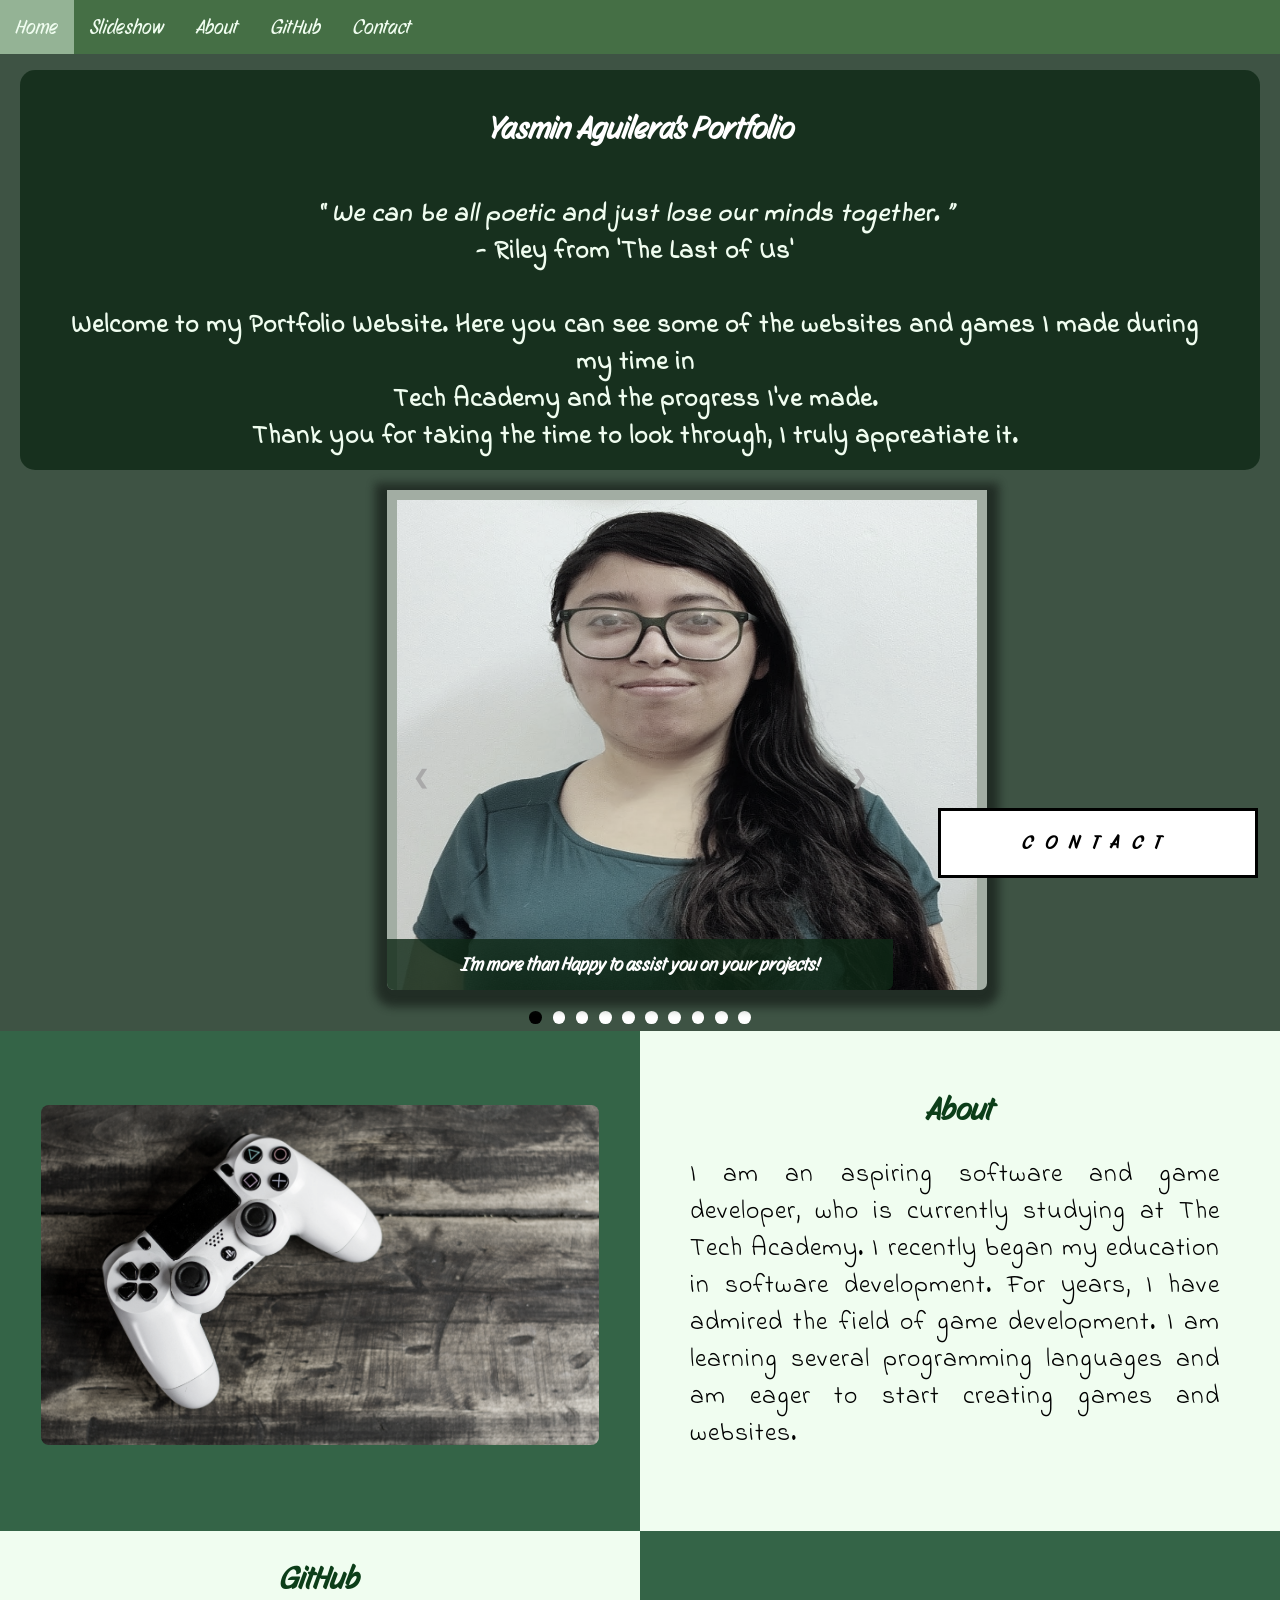
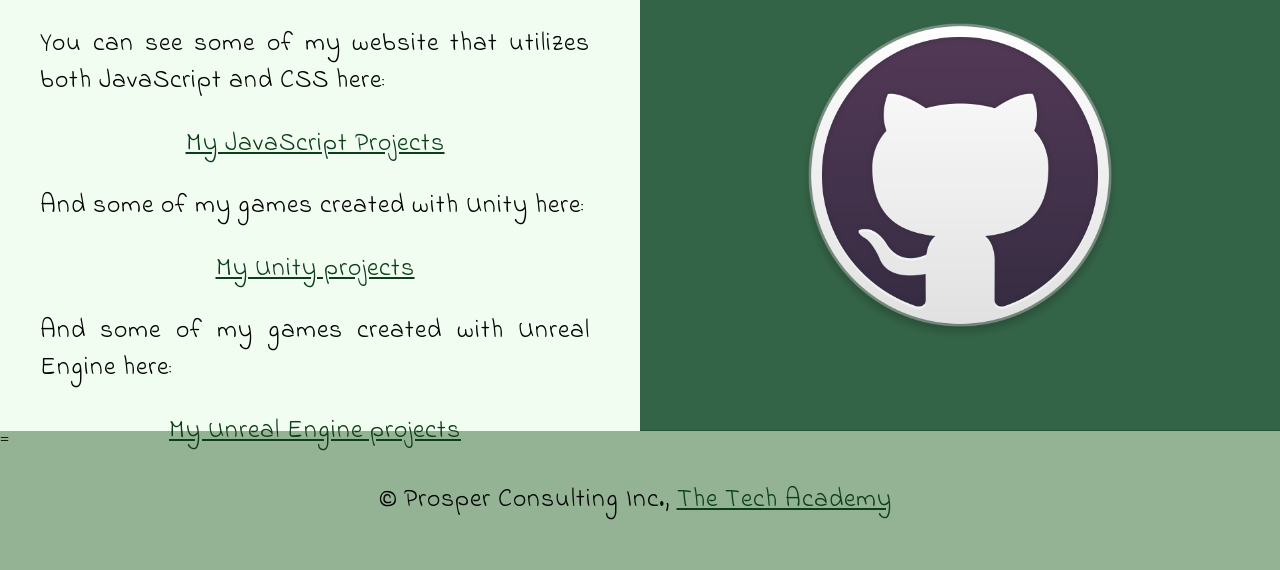
==== commit a484e979: "Update slideshow and project links in index.html" ====
--- a/index.html
+++ b/index.html
@@ -36,7 +36,7 @@
         <div class="holographic-card">
             <h1 class="white-text">Yasmin Aguilera's Portfolio</h1>
             <strong>
-                <p class="center">
+                <p class="card_p">
                     <q>
                         We can be all poetic and just lose our minds together.
                     </q>
@@ -56,56 +56,74 @@
         <div id="Slideshow_Background">
             <div id="Slideshow_Container">
 
-                <!--Slide 1 of 6-->
-                <div class="mySlides fade">
-                    <img class="Slideshow_Images Image" src="image/Yasmin A.A.jpg" alt="Picture of Yasmin A.A">
+                              <!--Slide 1 of 10-->
+                <div class="mySlides fade">
+                    <img class="Slideshow_Images Image1" src="image/Yasmin A.A.jpg" alt="Picture of Yasmin A.A">
                     <div class="text">I'm more than Happy to assist you on your projects!</div>
                 </div>
 
-                <!--Slide 2 of 6-->
-                <div class="mySlides fade">
-                    <img class="Slideshow_Images Image" src="image/HTML_CSS_and_JavaScript.png"
-                        alt="The logos for HTML, CSS, AND JavaScript">
+                <!--Slide 2 of 10-->
+                <div class="mySlides fade">
+                    <img class="Slideshow_Images Image2" src="image/HTML_CSS_and_JavaScript.png" alt="The logos for HTML, CSS, AND JavaScript">
                     <div class="text">I'm a full-stack software developer,<br> trained in:<br>HTML, CSS, JavaScript,
                     </div>
                 </div>
-                <!--Slide 3 of 6-->
-                <div class="mySlides fade">
-                    <img class="Slideshow_Images Image" src="image/Python-Logo.png" alt="Python Logo">
+              
+                <!--Slide 3 of 10-->
+                <div class="mySlides fade">
+                    <img class="Slideshow_Images Image3" src="image/Python-Logo.png" alt="Python Logo">
                     <div class="text">The popular programming language Python,</div>
                 </div>
-                <!--Slide 4 of 6-->
+               
+                <!--Slide 4 of 10-->
                 <div class="mySlides fade">
                     <img class="Slideshow_Images Image" src="image/C_Sharp_and_Dot_NET.png" alt="C# Logo">
                     <div class="text">C#, .NET Frameworkm ASP.NET, MVC, </div>
                 </div>
-                <!--Slide 5 of 6-->
+               
+                <!--Slide 5 of 10-->
                 <div class="mySlides fade">
                     <img class="Slideshow_Images Image" src="image/SQL_and_Database.jpg" alt="SQL logo">
                     <div class="text">Back end development, databases and SQL.</div>
                 </div>
-                <!--Slide 6 of 8-->
-                <div class="mySlides fade">
-                    <img class="Slideshow_Images Image" src="image/Unity-Logo.png" alt="A person holding a phone">
-                    <div class="text"><a class="white-text contact" onclick="openForm()">Unity</a></div>
-                </div>
-                <!--Slide 7 of 8-->
+               
+                <!--Slide 6 of 10-->
+                <div class="mySlides fade">
+                    <img class="Slideshow_Images Image" src="image/Unity-Logo.png" alt="Unity Logo">
+                    <div class="text"><a>Unity</a></div>
+                </div>
+                
+                <!--Slide 7 of 10-->
                  <div class="mySlides fade">
-                    <img class="Slideshow_Images Image" src="image/Visual_Studio_Logo.svg" alt="A person holding a phone">
-                    <div class="text"><a class="white-text contact" onclick="openForm()">And Visual Studio</a></div>
-                </div>
-                <!--Slide 8 of 8-->
+                    <img class="Slideshow_Images Image" src="image/Visual_Studio_Logo.svg" alt="Visual Studio Logo">
+                    <div class="text"><a>Visual Studio</a></div>
+                </div>
+               
+                <!--Slide 8 of 10-->
+                <div class="mySlides fade">
+                    <img class="Slideshow_Images Image4" src="image/Unreal Engine Logo Transparent PNG - 3000x3000.png" alt="Unreal Engine Logo">
+                    <div class="text"><a>Unreal Engine</a></div>
+                </div>
+
+                <!--Slide 9 of 10-->
+                <div class="mySlides fade">
+                    <img class="Slideshow_Images Image3" src="image/C++-Logo.wine.png" alt="C++ Logo">
+                    <div class="text"><a>and C++</a></div>
+                </div>
+
+                <!--Slide 10 of 10-->
                 <div class="mySlides fade">
                     <img class="Slideshow_Images Image" src="image/contact.jpg" alt="A person holding a phone">
                     <div class="text"><a class="white-text contact" onclick="openForm()">Feel free to contact me!</a></div>
                 </div>
+                
                 <!--Next and Previous Buttons-->
                 <a class="Previous" onclick="plusSlides(-1)">&#10094;</a>
                 <a class="Next" onclick="plusSlides(1)">&#10095;</a>
             </div>
             <br>
 
-            <div style="text-align: center">
+             <div style="text-align: center">
                 <span class="dot" onclick="currentSlide(1)"></span>
                 <span class="dot" onclick="currentSlide(2)"></span>
                 <span class="dot" onclick="currentSlide(3)"></span>
@@ -114,6 +132,8 @@
                 <span class="dot" onclick="currentSlide(6)"></span>
                 <span class="dot" onclick="currentSlide(7)"></span>
                 <span class="dot" onclick="currentSlide(8)"></span>
+                <span class="dot" onclick="currentSlide(9)"></span>
+                <span class="dot" onclick="currentSlide(10)"></span>
             </div>
         </div>
     </div>
@@ -142,16 +162,15 @@
         <!--Left Column-->
         <div class="column_3">
             <h1>GitHub</h1>
-            
             <p>You can see some of my website that utilizes both JavaScript and CSS here:
-                
-            <p><a href="https://github.com/YassyAA-423/JAVASCRIPT-PROJECTS">My JavaScript Projects</a></p>
-            </p>
-            <p>And some of my games created by Unity here:
-                
-            <p><a href="https://github.com/YassyAA-423/Unity_Projects/tree/main">My Unity projects</a></p>
-            </p>
-            
+            <p class="center"><a href="https://github.com/YassyAA-423/JAVASCRIPT-PROJECTS">My JavaScript Projects</a></p>
+            </p>
+            <p>And some of my games created with Unity here:    
+            <p class="center"><a href="https://github.com/YassyAA-423/Unity_Projects/tree/main">My Unity projects</a></p>
+            </p>
+            <p>And some of my games created with Unreal Engine here:
+            <p class="center"><a href="https://github.com/YassyAA-423/Tech-Academy-C-and-Unreal-Engine-Projects.git">My Unreal Engine projects</a></p>
+            </p>
         </div>
 
         <!--Right Column-->
--- a/css/portfolio.css
+++ b/css/portfolio.css
@@ -54,12 +54,26 @@
     /*font is from fonts.google*/
     text-align: justify;
     letter-spacing: 1px;
-    font-size: 20px;
     padding-left: 20px;
     padding-right: 20px;
+    margin-left: 20px;
+    margin-right: 30px;
     transition: 1s ease-in;
     /*This will make the hover effect transition with the cursor goes away*/
 }
+
+.card_p {
+    font-family: "Indie Flower", cursive;
+    /*font is from fonts.google*/
+     text-align: center;
+    letter-spacing: 1px;
+    padding-left: 20px;
+    padding-right: 20px;
+    margin-left: 20px;
+    margin-right: 30px;
+    transition: 1s ease-in;
+    /*This will make the hover effect transition with the cursor goes away*/
+}s
 
 .holographic-container {
     display: flex;
@@ -115,7 +129,7 @@
 
 .holographic-card:hover::before {
     opacity: 1;
-    transform: rotate(-60deg) translateY(290%);
+    transform: rotate(-58deg) translateY(293%);
 }
 
 .center {
@@ -156,6 +170,7 @@
     display: block;
     margin-left: auto;
     margin-right: auto;
+    margin-top: 50px;
     transition: 1s ease-in;
 }
 
@@ -171,9 +186,55 @@
 /*Slideshow images*/
 .Image{
     width: 600px !important;
-    height: 617px !important;
+    height: 500px !important;
     border-radius: 0px 0px 7px 7px;
-}
+    padding-left: 10px;
+    padding-right: 10px;
+    padding-bottom: 10px;
+    padding-top: 10px;
+}
+
+
+.Image1{
+    width: 600px !important;
+    height: 500px !important;
+    border-radius: 0px 0px 7px 7px;
+    padding-left: 10px;
+    padding-right: 10px;
+    padding-top: 10px;
+}
+
+
+.Image2{
+    width: 600px !important;
+    height: 500px !important;
+    border-radius: 0px 0px 7px 7px;
+    padding-bottom: 150px;
+    padding-top: 40px;
+    padding-left: 50px;
+    padding-right: 50px;
+}
+
+.Image3{
+    width: 600px !important;
+    height: 500px !important;
+    border-radius: 0px 0px 7px 7px;
+    padding-bottom: 10px;
+    padding-top: 10px;
+}
+
+.Image4{
+    width: 600px !important;
+    height: 500px !important;
+    border-radius: 0px 0px 7px 7px;
+    padding-bottom: 80px;
+    padding-top: 60px;
+    padding-left: 40px;
+    padding-right: 40px;
+}
+
+
+
 
 /*Media to apply to different media.types of devices*/
 /*For screens 576px and smaller: the images will be 100px tall and vertically in the columns*/
@@ -356,8 +417,6 @@
     /*Relative sizing of the container for the slideshow set 39.5 of the viewport width*/
     height: auto;
     /*The height of the container is auto adjusted based on the content it is displaying*/
-    padding-top: 4%;
-    /*Adds a small padding to the top of the slideshow container*/
     position: relative;
     /*Thie sets the container relative to its normal positioning*/
     margin: auto;
@@ -371,13 +430,9 @@
 
 /*Images contained within the slideshow*/
 .Slideshow_Images {
-    /*This will center the images vertically with the slideshow container*/
-    height: auto;
     /*Height of the images is auto adjusted based on the content, ie if your images are different sizes, they will display as different sizes*/
     box-shadow: 0px 5px 10px 12px rgba(14, 40, 22, 0.8);
     /*Adds a shadow around the slideshow images*/
-    width: 100%;
-    /*The width of the images is auto adjusted based on the content*/
     background-color: #94b395;
       filter: grayscale(65%);
     /*This will rid 75% of the img color*/
@@ -515,7 +570,7 @@
     padding: 10px;
     padding-top: 3%;
     /* This ensures there is space between the top of the column and our headings */
-    height: 400px;
+    height: 500px;
     background-color: #f0fdf0;
 }
 
@@ -525,7 +580,7 @@
     padding: 10px;
     padding-top: 1.9%;
     width: 50%; 
-    height: 400px;
+    height: 500px;
     background-color: rgba(2, 62, 25, 0.8);
 }
 
@@ -536,7 +591,7 @@
     padding-top: 7px;
     padding-right: -100;
     /* This ensures there is space between the top of the column and our headings */
-    height: 400px;
+    height: 500px;
     background-color: #f0fdf0;
 }
 
